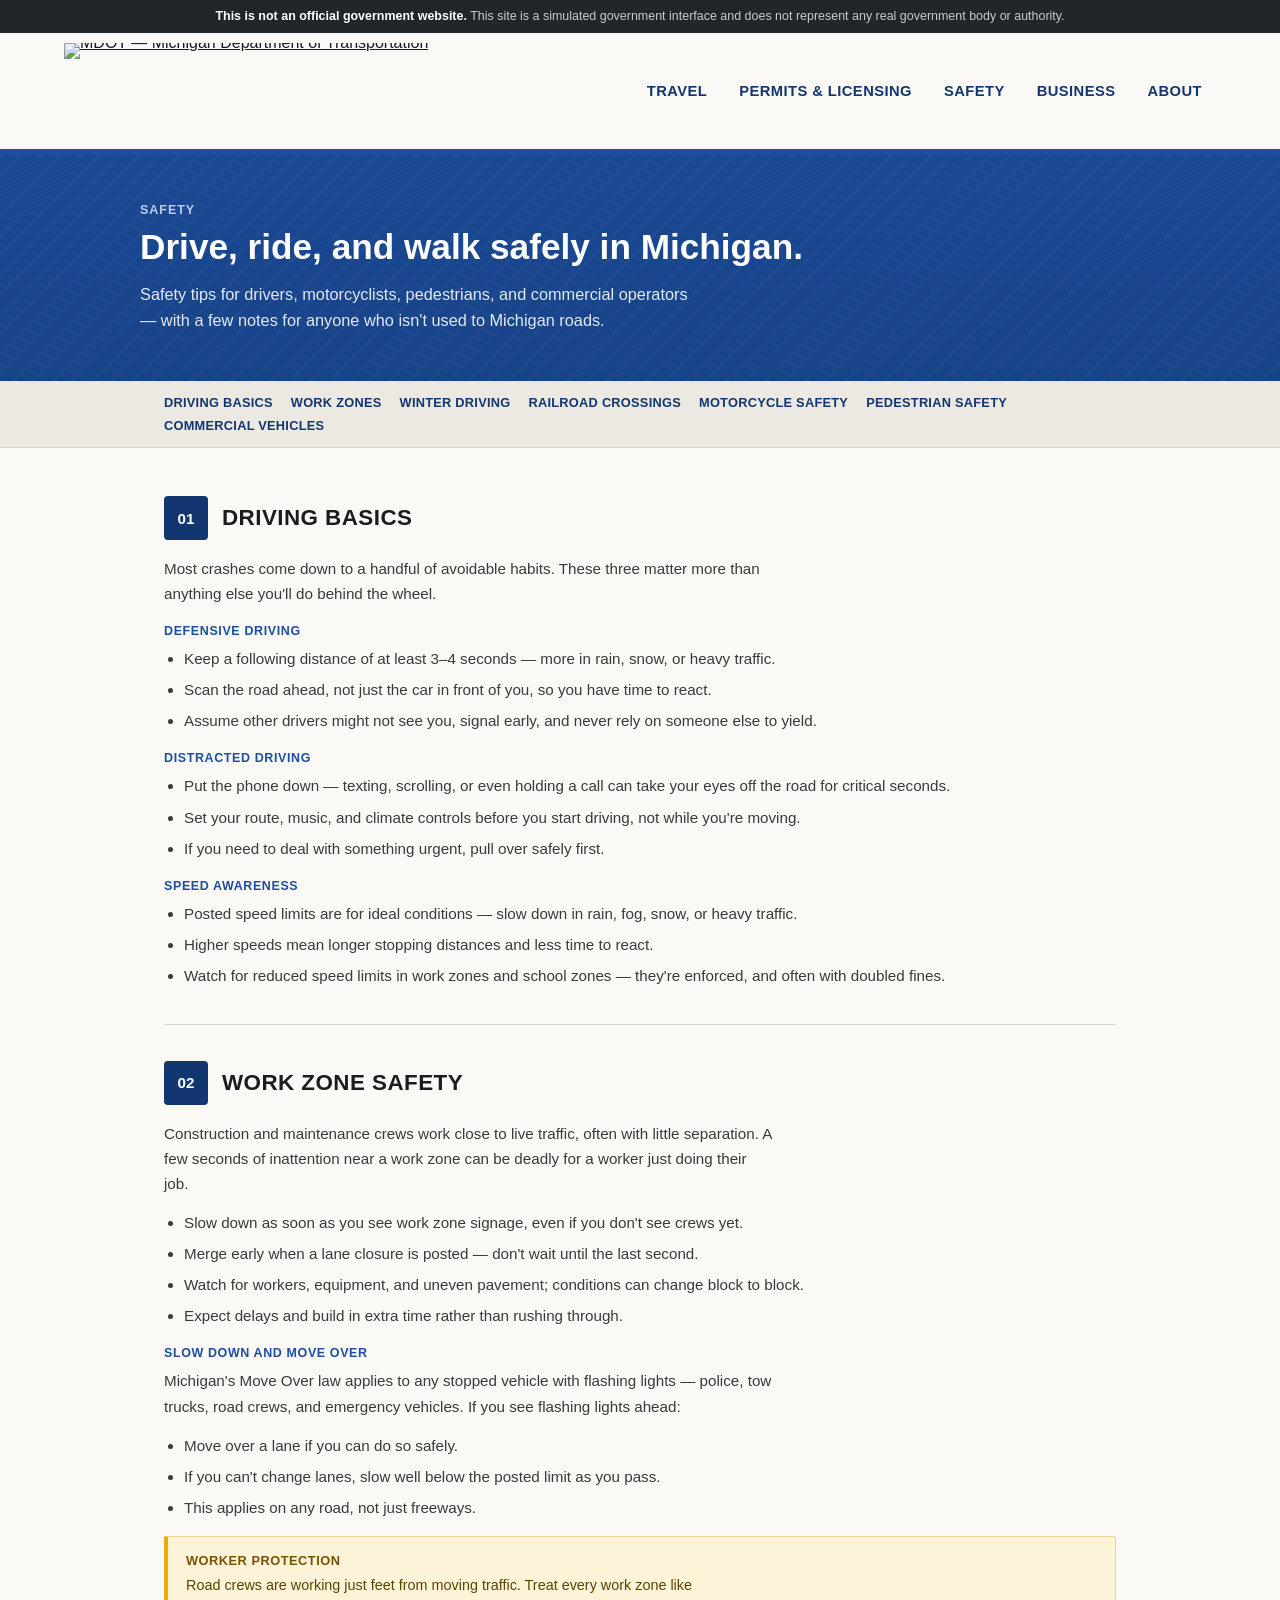
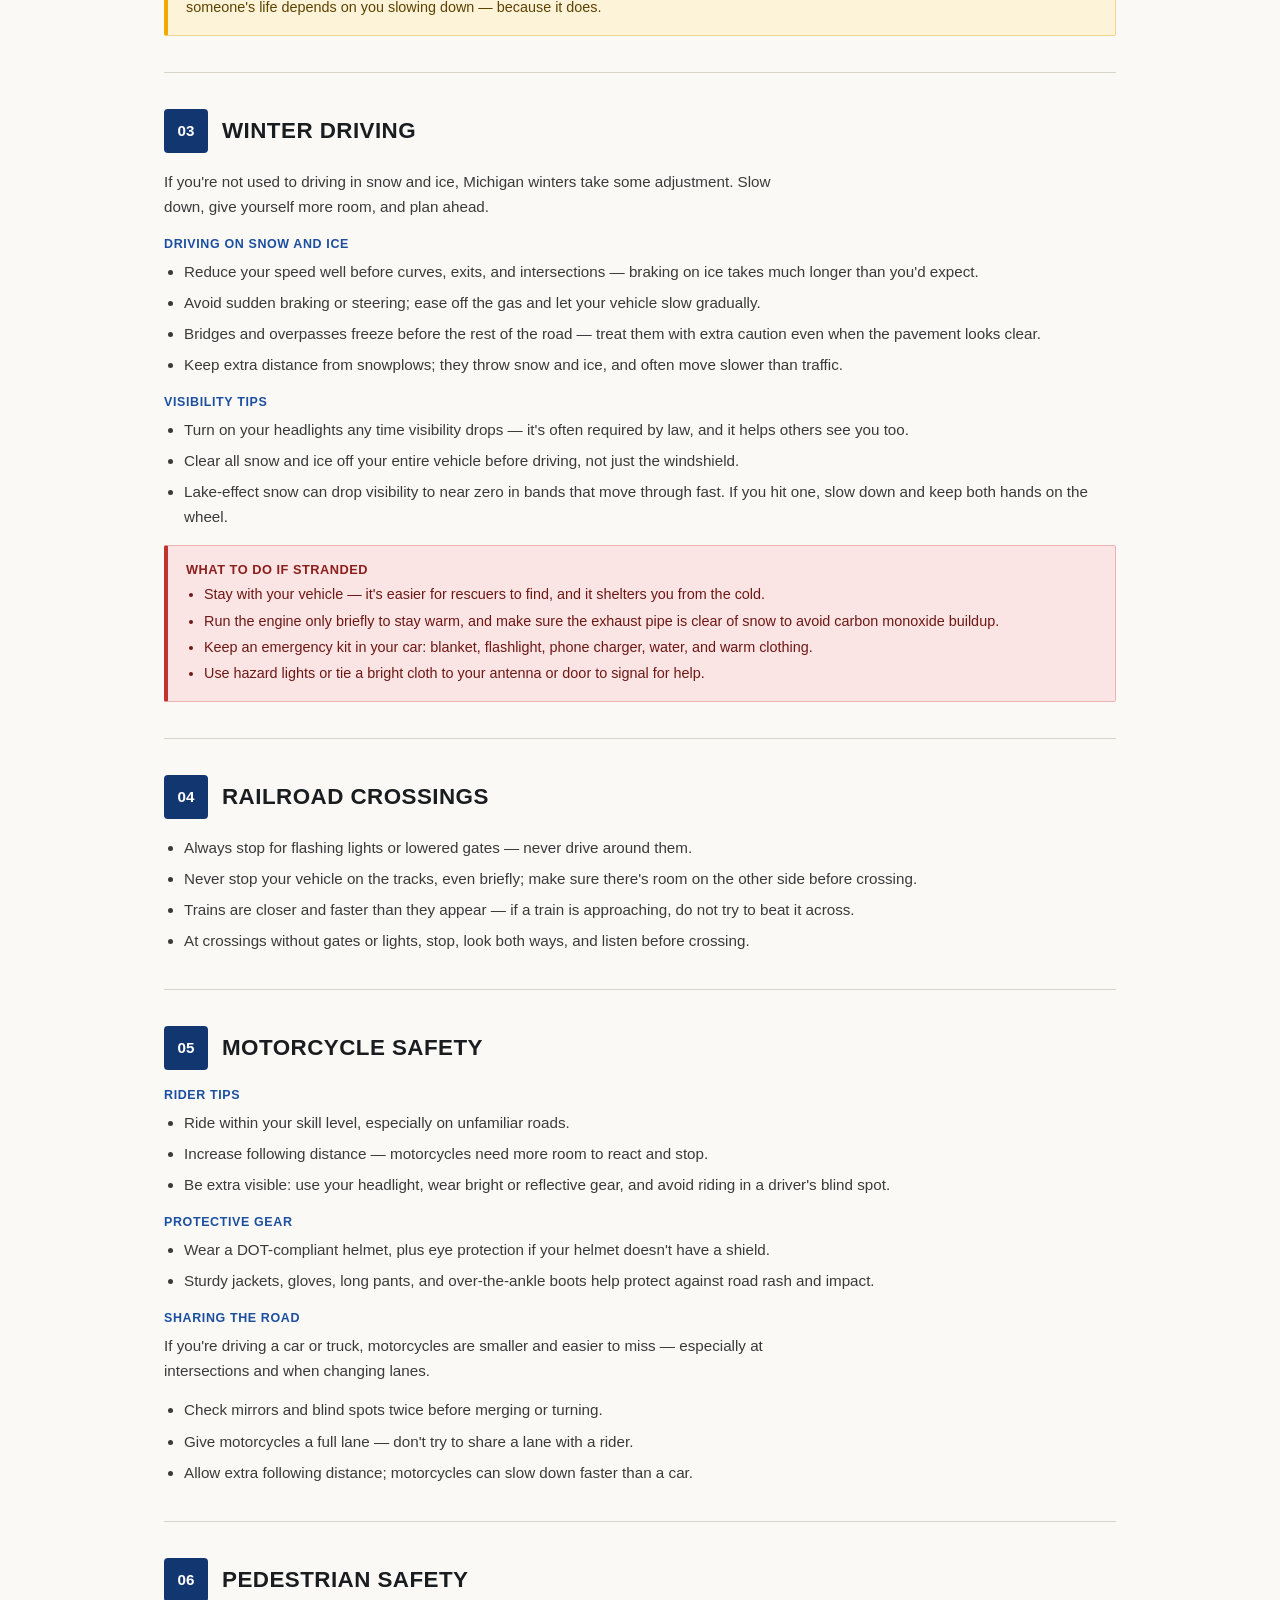
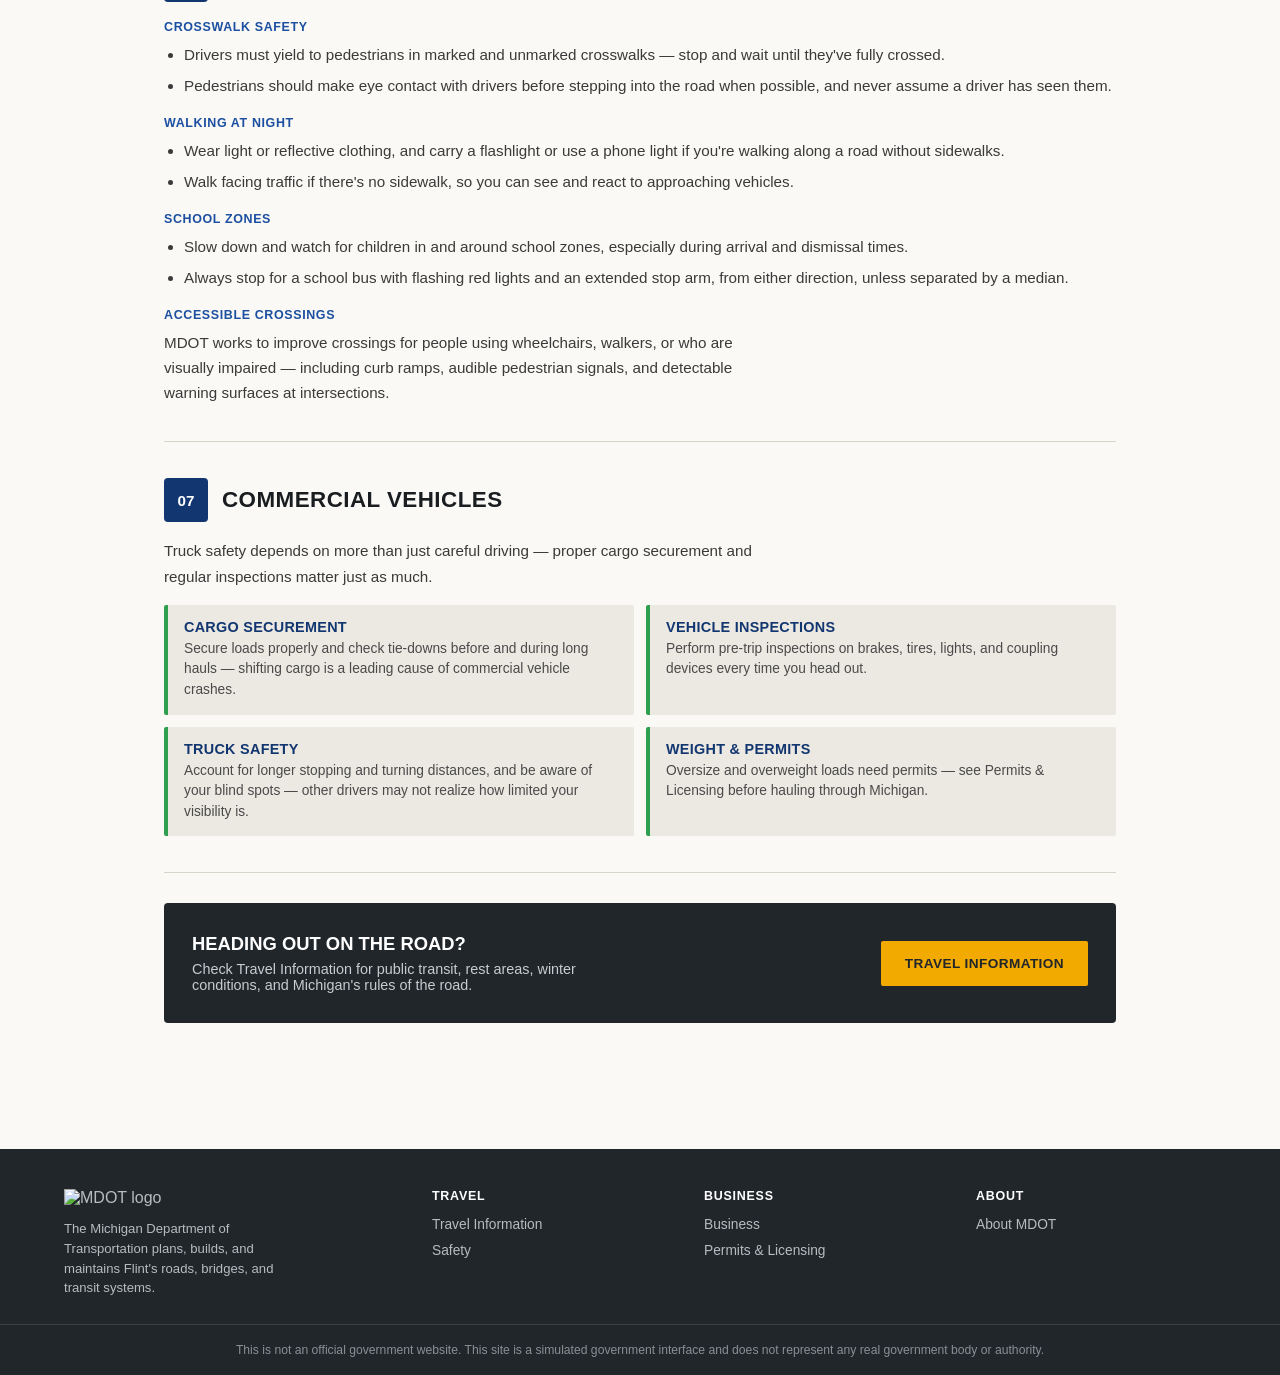
==== about/index.html @ 9d75986b "1" ====
<!DOCTYPE html>
<html lang="en">
<head>
<meta charset="UTF-8">
<meta name="viewport" content="width=device-width, initial-scale=1.0">
<title>Safety | MDOT</title>
<link rel="icon" type="image/png" href="/mdot/images/mdot-favicon.png">
<link rel="stylesheet" href="../shared.css">
<style>
  /* ---------- Page-specific styles (safety only) ---------- */

  .page-hero {
    background: var(--mdot-blue);
    background-image:
      linear-gradient(180deg, rgba(0,0,0,0.08), rgba(0,0,0,0.15)),
      repeating-linear-gradient(135deg, rgba(255,255,255,0.035) 0 2px, transparent 2px 14px);
    color: #fff;
    padding: 48px 24px;
  }
  .page-hero-inner {
    max-width: 1000px;
    margin: 0 auto;
  }
  .eyebrow {
    font-family: var(--font-display);
    font-weight: 700;
    text-transform: uppercase;
    letter-spacing: 0.08em;
    font-size: 0.78rem;
    color: #b9d0ef;
    margin-bottom: 10px;
  }
  .page-hero h1 {
    font-family: var(--font-display);
    font-weight: 700;
    font-size: 2.2rem;
    line-height: 1.12;
    margin-bottom: 14px;
  }
  .page-hero p {
    font-size: 1.02rem;
    line-height: 1.6;
    color: #e2e9f5;
    max-width: 62ch;
  }

  /* Jump nav */
  .jump-nav {
    background: var(--concrete);
    border-bottom: 1px solid var(--line);
  }
  .jump-nav-inner {
    max-width: 1000px;
    margin: 0 auto;
    padding: 14px 24px;
    display: flex;
    flex-wrap: wrap;
    gap: 8px 18px;
  }
  .jump-nav a {
    font-family: var(--font-display);
    font-size: 0.8rem;
    font-weight: 700;
    text-transform: uppercase;
    letter-spacing: 0.02em;
    text-decoration: none;
    color: var(--mdot-blue-dark);
  }
  .jump-nav a:hover { text-decoration: underline; }

  main {
    max-width: 1000px;
    margin: 0 auto;
    padding: 48px 24px 20px;
  }

  .topic {
    padding: 36px 0;
    border-bottom: 1px solid var(--line);
    scroll-margin-top: 20px;
  }
  .topic:first-of-type { padding-top: 0; }
  .topic-head {
    display: flex;
    align-items: center;
    gap: 14px;
    margin-bottom: 16px;
  }
  .topic-badge {
    flex: none;
    width: 44px;
    height: 44px;
    border-radius: 4px;
    background: var(--mdot-blue-dark);
    color: #fff;
    display: flex;
    align-items: center;
    justify-content: center;
    font-family: var(--font-display);
    font-weight: 700;
    font-size: 0.95rem;
  }
  .topic h2 {
    font-family: var(--font-display);
    font-size: 1.4rem;
    text-transform: uppercase;
    letter-spacing: 0.02em;
    color: var(--ink);
  }
  .topic p {
    font-size: 0.95rem;
    line-height: 1.65;
    color: #3a3a3a;
    margin-bottom: 14px;
    max-width: 72ch;
  }
  .topic p:last-child { margin-bottom: 0; }
  .topic ul {
    margin: 0 0 14px 0;
    padding-left: 20px;
    font-size: 0.95rem;
    line-height: 1.65;
    color: #3a3a3a;
  }
  .topic ul:last-child { margin-bottom: 0; }
  .topic li { margin-bottom: 6px; }
  .topic li:last-child { margin-bottom: 0; }
  .topic strong { color: var(--ink); }

  .subhead {
    font-family: var(--font-display);
    font-size: 0.78rem;
    font-weight: 700;
    text-transform: uppercase;
    letter-spacing: 0.05em;
    color: var(--mdot-blue);
    margin: 18px 0 8px;
  }
  .topic .subhead:first-of-type { margin-top: 0; }

  /* Amber callout */
  .callout {
    background: #fdf3d9;
    border: 1px solid #f0d48a;
    border-left: 4px solid var(--amber);
    border-radius: 2px;
    padding: 16px 18px;
    margin-top: 16px;
  }
  .callout h4 {
    font-family: var(--font-display);
    text-transform: uppercase;
    font-size: 0.8rem;
    letter-spacing: 0.04em;
    color: #7a5300;
    margin-bottom: 6px;
  }
  .callout p, .callout ul {
    font-size: 0.9rem;
    color: #5c4300;
    margin: 0;
    line-height: 1.55;
  }
  .callout ul { padding-left: 18px; }
  .callout ul li { margin-bottom: 4px; }

  /* Red callout for urgent / stranded */
  .callout-urgent {
    background: #fbe4e4;
    border: 1px solid #edb3b3;
    border-left: 4px solid #c1332f;
  }
  .callout-urgent h4 { color: #8a1f1c; }
  .callout-urgent p, .callout-urgent ul { color: #6e1815; }

  /* Two-column tip grid */
  .tip-grid {
    display: grid;
    grid-template-columns: repeat(2, 1fr);
    gap: 12px;
    margin-top: 16px;
  }
  .tip-card {
    background: var(--concrete);
    border-left: 4px solid var(--mdot-green);
    border-radius: 2px;
    padding: 14px 16px;
  }
  .tip-card h4 {
    font-family: var(--font-display);
    font-size: 0.9rem;
    text-transform: uppercase;
    letter-spacing: 0.02em;
    color: var(--mdot-blue-dark);
    margin-bottom: 4px;
  }
  .tip-card p {
    font-size: 0.86rem;
    color: #4a4a4a;
    margin: 0;
    line-height: 1.5;
  }

  /* Travel CTA band */
  .travel-cta {
    max-width: 1000px;
    margin: 10px auto 0;
    padding: 0 24px 56px;
  }
  .travel-cta-inner {
    background: var(--asphalt);
    color: #fff;
    border-radius: 4px;
    padding: 30px 28px;
    display: flex;
    align-items: center;
    justify-content: space-between;
    gap: 24px;
    flex-wrap: wrap;
  }
  .travel-cta-inner h3 {
    font-family: var(--font-display);
    text-transform: uppercase;
    font-size: 1.15rem;
    margin-bottom: 6px;
  }
  .travel-cta-inner p {
    font-size: 0.9rem;
    color: #c8ccd0;
    max-width: 50ch;
    margin: 0;
  }

  @media (max-width: 640px) {
    .tip-grid { grid-template-columns: 1fr; }
    .page-hero h1 { font-size: 1.7rem; }
    .travel-cta-inner { flex-direction: column; align-items: flex-start; }
  }
</style>
</head>
<body>

<div data-include="../header.html"></div>

<section class="page-hero">
  <div class="page-hero-inner">
    <div class="eyebrow">Safety</div>
    <h1>Drive, ride, and walk safely in Michigan.</h1>
    <p>Safety tips for drivers, motorcyclists, pedestrians, and commercial operators — with a few notes for anyone who isn't used to Michigan roads.</p>
  </div>
</section>

<nav class="jump-nav" aria-label="Jump to section">
  <div class="jump-nav-inner">
    <a href="#driving-basics">Driving basics</a>
    <a href="#work-zones">Work zones</a>
    <a href="#winter-driving">Winter driving</a>
    <a href="#railroad-crossings">Railroad crossings</a>
    <a href="#motorcycle-safety">Motorcycle safety</a>
    <a href="#pedestrian-safety">Pedestrian safety</a>
    <a href="#commercial-vehicles">Commercial vehicles</a>
  </div>
</nav>

<main>

  <div class="topic" id="driving-basics">
    <div class="topic-head">
      <span class="topic-badge">01</span>
      <h2>Driving basics</h2>
    </div>
    <p>Most crashes come down to a handful of avoidable habits. These three matter more than anything else you'll do behind the wheel.</p>

    <div class="subhead">Defensive driving</div>
    <ul>
      <li>Keep a following distance of at least 3–4 seconds — more in rain, snow, or heavy traffic.</li>
      <li>Scan the road ahead, not just the car in front of you, so you have time to react.</li>
      <li>Assume other drivers might not see you, signal early, and never rely on someone else to yield.</li>
    </ul>

    <div class="subhead">Distracted driving</div>
    <ul>
      <li>Put the phone down — texting, scrolling, or even holding a call can take your eyes off the road for critical seconds.</li>
      <li>Set your route, music, and climate controls before you start driving, not while you're moving.</li>
      <li>If you need to deal with something urgent, pull over safely first.</li>
    </ul>

    <div class="subhead">Speed awareness</div>
    <ul>
      <li>Posted speed limits are for ideal conditions — slow down in rain, fog, snow, or heavy traffic.</li>
      <li>Higher speeds mean longer stopping distances and less time to react.</li>
      <li>Watch for reduced speed limits in work zones and school zones — they're enforced, and often with doubled fines.</li>
    </ul>
  </div>

  <div class="topic" id="work-zones">
    <div class="topic-head">
      <span class="topic-badge">02</span>
      <h2>Work zone safety</h2>
    </div>
    <p>Construction and maintenance crews work close to live traffic, often with little separation. A few seconds of inattention near a work zone can be deadly for a worker just doing their job.</p>
    <ul>
      <li>Slow down as soon as you see work zone signage, even if you don't see crews yet.</li>
      <li>Merge early when a lane closure is posted — don't wait until the last second.</li>
      <li>Watch for workers, equipment, and uneven pavement; conditions can change block to block.</li>
      <li>Expect delays and build in extra time rather than rushing through.</li>
    </ul>

    <div class="subhead">Slow down and move over</div>
    <p>Michigan's Move Over law applies to any stopped vehicle with flashing lights — police, tow trucks, road crews, and emergency vehicles. If you see flashing lights ahead:</p>
    <ul>
      <li>Move over a lane if you can do so safely.</li>
      <li>If you can't change lanes, slow well below the posted limit as you pass.</li>
      <li>This applies on any road, not just freeways.</li>
    </ul>
    <div class="callout">
      <h4>Worker protection</h4>
      <p>Road crews are working just feet from moving traffic. Treat every work zone like someone's life depends on you slowing down — because it does.</p>
    </div>
  </div>

  <div class="topic" id="winter-driving">
    <div class="topic-head">
      <span class="topic-badge">03</span>
      <h2>Winter driving</h2>
    </div>
    <p>If you're not used to driving in snow and ice, Michigan winters take some adjustment. Slow down, give yourself more room, and plan ahead.</p>

    <div class="subhead">Driving on snow and ice</div>
    <ul>
      <li>Reduce your speed well before curves, exits, and intersections — braking on ice takes much longer than you'd expect.</li>
      <li>Avoid sudden braking or steering; ease off the gas and let your vehicle slow gradually.</li>
      <li>Bridges and overpasses freeze before the rest of the road — treat them with extra caution even when the pavement looks clear.</li>
      <li>Keep extra distance from snowplows; they throw snow and ice, and often move slower than traffic.</li>
    </ul>

    <div class="subhead">Visibility tips</div>
    <ul>
      <li>Turn on your headlights any time visibility drops — it's often required by law, and it helps others see you too.</li>
      <li>Clear all snow and ice off your entire vehicle before driving, not just the windshield.</li>
      <li>Lake-effect snow can drop visibility to near zero in bands that move through fast. If you hit one, slow down and keep both hands on the wheel.</li>
    </ul>

    <div class="callout callout-urgent">
      <h4>What to do if stranded</h4>
      <ul>
        <li>Stay with your vehicle — it's easier for rescuers to find, and it shelters you from the cold.</li>
        <li>Run the engine only briefly to stay warm, and make sure the exhaust pipe is clear of snow to avoid carbon monoxide buildup.</li>
        <li>Keep an emergency kit in your car: blanket, flashlight, phone charger, water, and warm clothing.</li>
        <li>Use hazard lights or tie a bright cloth to your antenna or door to signal for help.</li>
      </ul>
    </div>
  </div>

  <div class="topic" id="railroad-crossings">
    <div class="topic-head">
      <span class="topic-badge">04</span>
      <h2>Railroad crossings</h2>
    </div>
    <ul>
      <li>Always stop for flashing lights or lowered gates — never drive around them.</li>
      <li>Never stop your vehicle on the tracks, even briefly; make sure there's room on the other side before crossing.</li>
      <li>Trains are closer and faster than they appear — if a train is approaching, do not try to beat it across.</li>
      <li>At crossings without gates or lights, stop, look both ways, and listen before crossing.</li>
    </ul>
  </div>

  <div class="topic" id="motorcycle-safety">
    <div class="topic-head">
      <span class="topic-badge">05</span>
      <h2>Motorcycle safety</h2>
    </div>

    <div class="subhead">Rider tips</div>
    <ul>
      <li>Ride within your skill level, especially on unfamiliar roads.</li>
      <li>Increase following distance — motorcycles need more room to react and stop.</li>
      <li>Be extra visible: use your headlight, wear bright or reflective gear, and avoid riding in a driver's blind spot.</li>
    </ul>

    <div class="subhead">Protective gear</div>
    <ul>
      <li>Wear a DOT-compliant helmet, plus eye protection if your helmet doesn't have a shield.</li>
      <li>Sturdy jackets, gloves, long pants, and over-the-ankle boots help protect against road rash and impact.</li>
    </ul>

    <div class="subhead">Sharing the road</div>
    <p>If you're driving a car or truck, motorcycles are smaller and easier to miss — especially at intersections and when changing lanes.</p>
    <ul>
      <li>Check mirrors and blind spots twice before merging or turning.</li>
      <li>Give motorcycles a full lane — don't try to share a lane with a rider.</li>
      <li>Allow extra following distance; motorcycles can slow down faster than a car.</li>
    </ul>
  </div>

  <div class="topic" id="pedestrian-safety">
    <div class="topic-head">
      <span class="topic-badge">06</span>
      <h2>Pedestrian safety</h2>
    </div>

    <div class="subhead">Crosswalk safety</div>
    <ul>
      <li>Drivers must yield to pedestrians in marked and unmarked crosswalks — stop and wait until they've fully crossed.</li>
      <li>Pedestrians should make eye contact with drivers before stepping into the road when possible, and never assume a driver has seen them.</li>
    </ul>

    <div class="subhead">Walking at night</div>
    <ul>
      <li>Wear light or reflective clothing, and carry a flashlight or use a phone light if you're walking along a road without sidewalks.</li>
      <li>Walk facing traffic if there's no sidewalk, so you can see and react to approaching vehicles.</li>
    </ul>

    <div class="subhead">School zones</div>
    <ul>
      <li>Slow down and watch for children in and around school zones, especially during arrival and dismissal times.</li>
      <li>Always stop for a school bus with flashing red lights and an extended stop arm, from either direction, unless separated by a median.</li>
    </ul>

    <div class="subhead">Accessible crossings</div>
    <p>MDOT works to improve crossings for people using wheelchairs, walkers, or who are visually impaired — including curb ramps, audible pedestrian signals, and detectable warning surfaces at intersections.</p>
  </div>

  <div class="topic" id="commercial-vehicles">
    <div class="topic-head">
      <span class="topic-badge">07</span>
      <h2>Commercial vehicles</h2>
    </div>
    <p>Truck safety depends on more than just careful driving — proper cargo securement and regular inspections matter just as much.</p>

    <div class="tip-grid">
      <div class="tip-card">
        <h4>Cargo securement</h4>
        <p>Secure loads properly and check tie-downs before and during long hauls — shifting cargo is a leading cause of commercial vehicle crashes.</p>
      </div>
      <div class="tip-card">
        <h4>Vehicle inspections</h4>
        <p>Perform pre-trip inspections on brakes, tires, lights, and coupling devices every time you head out.</p>
      </div>
      <div class="tip-card">
        <h4>Truck safety</h4>
        <p>Account for longer stopping and turning distances, and be aware of your blind spots — other drivers may not realize how limited your visibility is.</p>
      </div>
      <div class="tip-card">
        <h4>Weight &amp; permits</h4>
        <p>Oversize and overweight loads need permits — see Permits &amp; Licensing before hauling through Michigan.</p>
      </div>
    </div>
  </div>

</main>

<section class="travel-cta">
  <div class="travel-cta-inner">
    <div>
      <h3>Heading out on the road?</h3>
      <p>Check Travel Information for public transit, rest areas, winter conditions, and Michigan's rules of the road.</p>
    </div>
    <a href="https://migovt.org/mdot/travel-info/" class="btn btn-primary">Travel Information</a>
  </div>
</section>

<div data-include="../footer.html"></div>

<script src="../includes.js"></script>
</body>
</html>
---- shared.css ----
/* ============================================================
   MDOT (simulated) — shared.css
   Design tokens + shared layout used across every page.
   ============================================================ */

:root {
  --mdot-blue: #1c4fa0;
  --mdot-blue-dark: #123670;
  --mdot-green: #2e9e4f;
  --asphalt: #21262b;
  --asphalt-2: #2c333a;
  --concrete: #ece9e2;
  --paper: #faf9f6;
  --amber: #f2a900;
  --ink: #1a1d20;
  --line: #d8d4c9;
  --font-display: "Roboto Condensed", "Arial Narrow", Arial, sans-serif;
  --font-body: Arial, Helvetica, sans-serif;
}

* { box-sizing: border-box; margin: 0; padding: 0; }

html { scroll-behavior: smooth; }

body {
  font-family: var(--font-body);
  color: var(--ink);
  background: var(--paper);
  -webkit-font-smoothing: antialiased;
}

a { color: inherit; }

:focus-visible {
  outline: 3px solid var(--amber);
  outline-offset: 2px;
}

@media (prefers-reduced-motion: reduce) {
  html { scroll-behavior: auto; }
  * { transition: none !important; }
}

/* ---------- Disclaimer bar ---------- */
.disclaimer-bar {
  background: var(--asphalt);
  color: #c8ccd0;
  font-size: 0.78rem;
}
.disclaimer-bar .inner {
  max-width: 1200px;
  margin: 0 auto;
  padding: 8px 24px;
  text-align: center;
  line-height: 1.4;
}
.disclaimer-bar strong { color: #fff; }

/* ---------- Header ---------- */
header.site-header {
  background: var(--paper);
  border-bottom: 6px solid var(--mdot-blue);
}
.header-inner {
  max-width: 1200px;
  margin: 0 auto;
  padding: 10px 24px;
  display: flex;
  align-items: center;
  justify-content: space-between;
  gap: 24px;
}
.logo-link {
  display: block;
  line-height: 0;
}
.logo-link img {
  height: 96px;
  width: auto;
  display: block;
}
nav.site-nav ul {
  display: flex;
  list-style: none;
  gap: 4px;
  flex-wrap: wrap;
}
nav.site-nav a {
  display: block;
  text-decoration: none;
  color: var(--mdot-blue-dark);
  font-family: var(--font-display);
  font-weight: 700;
  font-size: 0.92rem;
  letter-spacing: 0.03em;
  text-transform: uppercase;
  padding: 10px 14px;
  border-radius: 2px;
}
nav.site-nav a:hover { background: var(--concrete); }

/* ---------- Buttons ---------- */
.btn {
  display: inline-block;
  font-family: var(--font-display);
  font-weight: 700;
  text-transform: uppercase;
  letter-spacing: 0.03em;
  font-size: 0.85rem;
  text-decoration: none;
  padding: 13px 22px;
  border-radius: 2px;
  border: 2px solid transparent;
}
.btn-primary { background: var(--amber); color: var(--asphalt); }
.btn-primary:hover { background: #ffb81c; }
.btn-ghost { border-color: rgba(255,255,255,0.55); color: #fff; }
.btn-ghost:hover { border-color: #fff; background: rgba(255,255,255,0.08); }

/* ---------- Section heads ---------- */
.section-head {
  display: flex;
  align-items: baseline;
  justify-content: space-between;
  border-bottom: 3px solid var(--ink);
  padding-bottom: 12px;
  margin-bottom: 28px;
}
.section-head h2 {
  font-family: var(--font-display);
  font-size: 1.5rem;
  text-transform: uppercase;
  letter-spacing: 0.02em;
}
.section-head span {
  font-size: 0.85rem;
  color: #555;
}

/* ---------- Footer ---------- */
footer.site-footer {
  margin-top: 70px;
  background: var(--asphalt);
  color: #b8bcc0;
}
.footer-inner {
  max-width: 1200px;
  margin: 0 auto;
  padding: 40px 24px 26px;
  display: grid;
  grid-template-columns: 1.4fr 1fr 1fr 1fr;
  gap: 32px;
}
.footer-inner img { height: 40px; margin-bottom: 12px; }
.footer-inner p { font-size: 0.82rem; line-height: 1.5; max-width: 32ch; }
footer h5 {
  font-family: var(--font-display);
  text-transform: uppercase;
  font-size: 0.78rem;
  letter-spacing: 0.06em;
  color: #fff;
  margin-bottom: 12px;
}
footer ul { list-style: none; }
footer li { margin-bottom: 8px; }
footer a { text-decoration: none; color: #b8bcc0; font-size: 0.86rem; }
footer a:hover { color: #fff; }
.footer-bottom {
  border-top: 1px solid rgba(255,255,255,0.12);
  text-align: center;
  font-size: 0.76rem;
  padding: 16px 24px;
  color: #8a8f94;
  line-height: 1.5;
}

@media (max-width: 900px) {
  .footer-inner { grid-template-columns: 1fr 1fr; }
}
@media (max-width: 560px) {
  nav.site-nav ul { gap: 0; }
  .header-inner { flex-direction: column; align-items: flex-start; }
  .footer-inner { grid-template-columns: 1fr; }
  .logo-link img { height: 72px; }
}
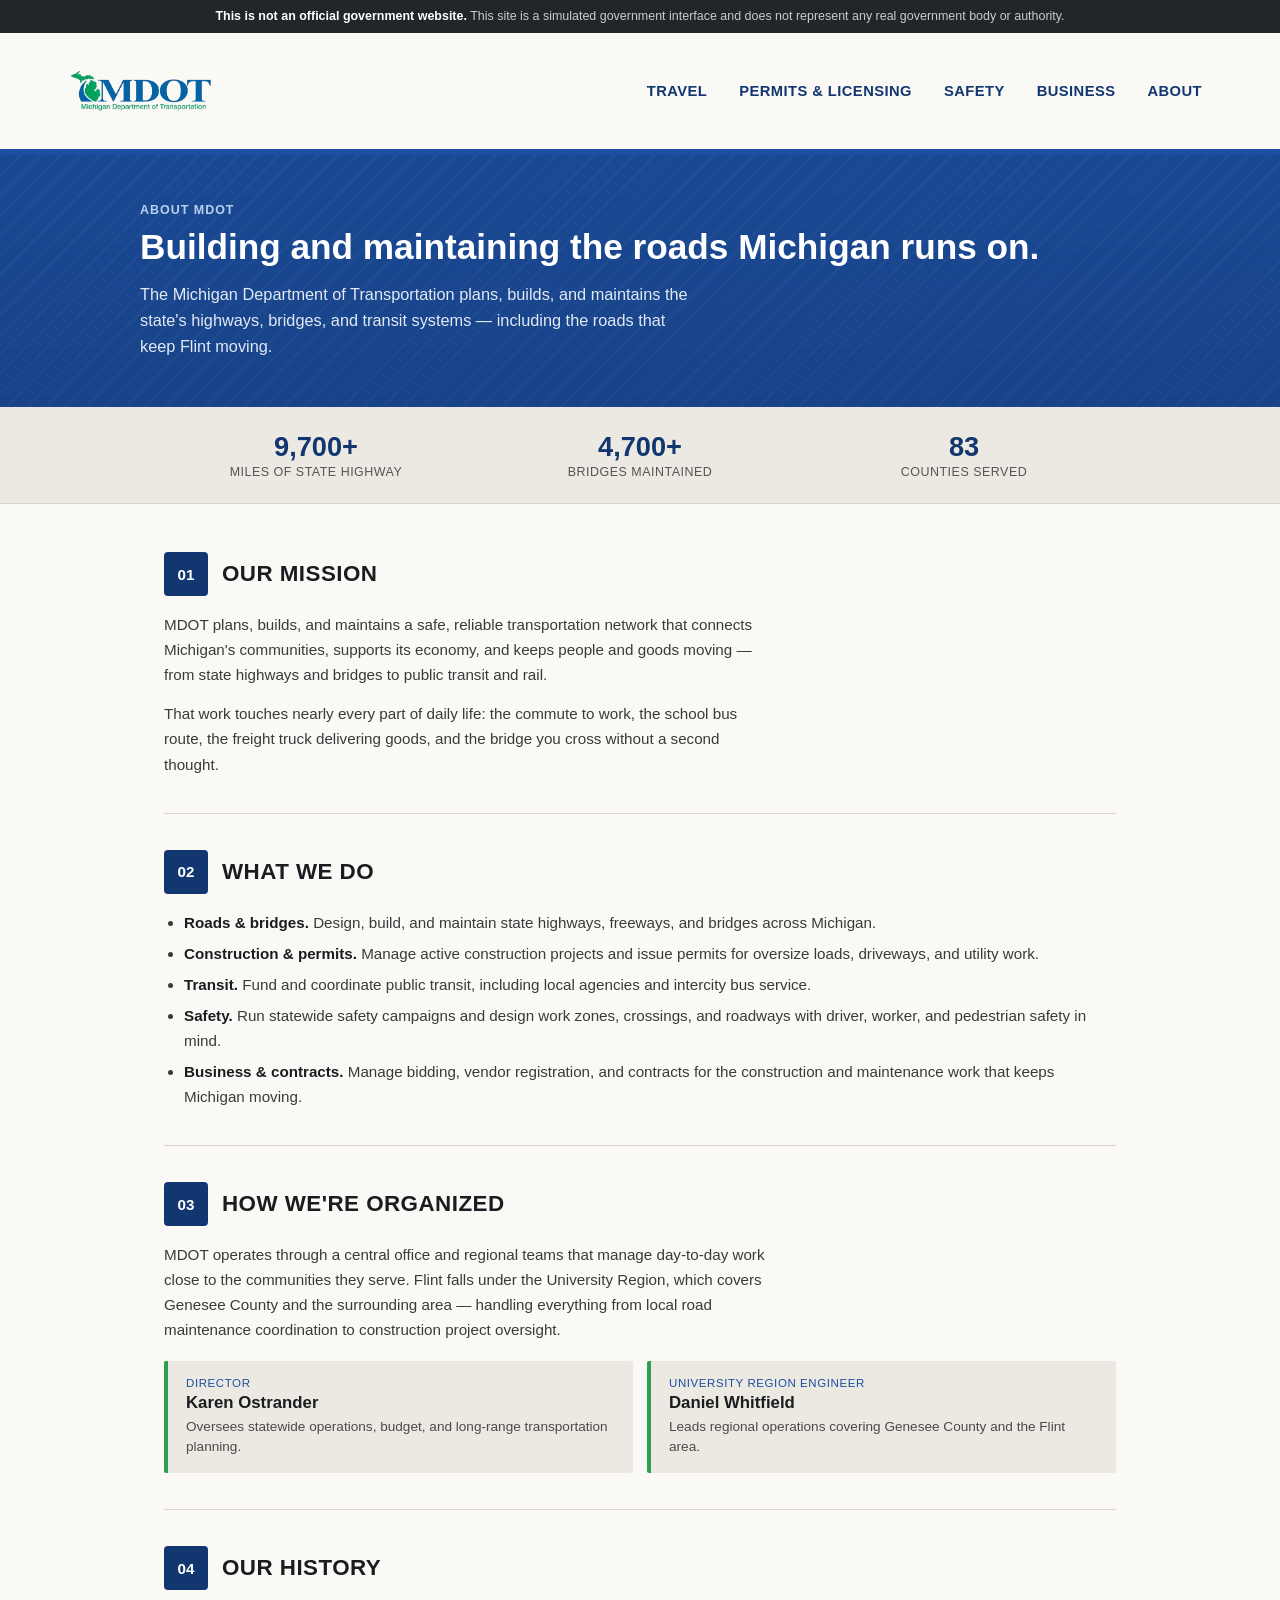
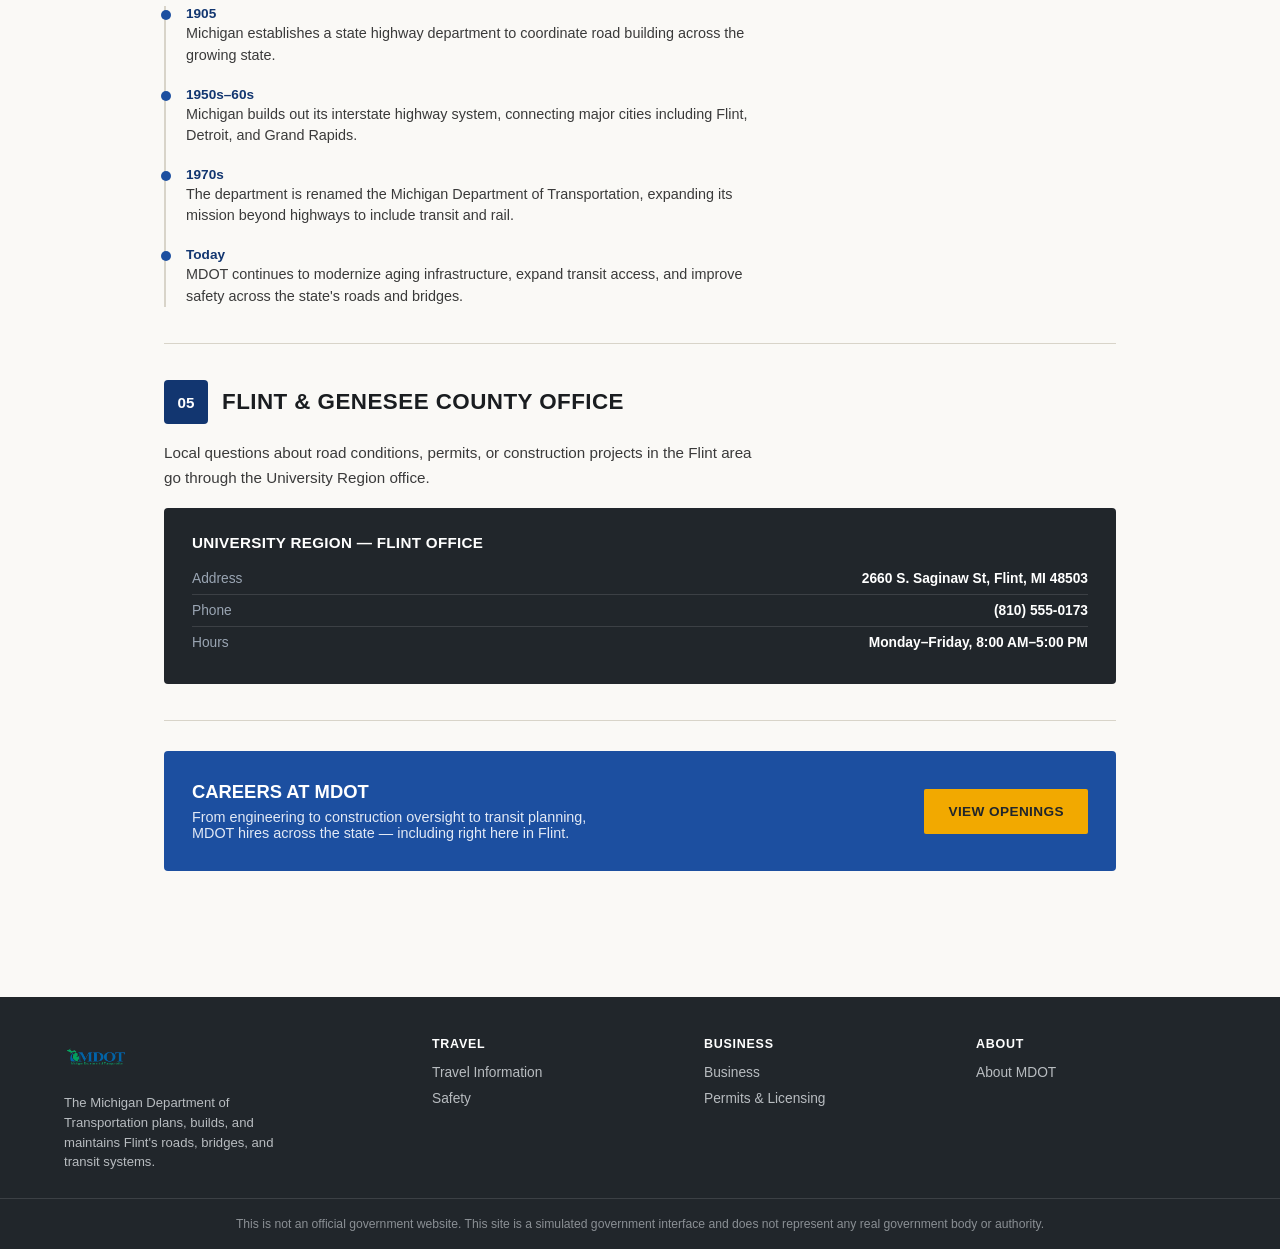
==== commit 5ad5b39b: "1" ====
--- a/about/index.html
+++ b/about/index.html
@@ -3,11 +3,11 @@
 <head>
 <meta charset="UTF-8">
 <meta name="viewport" content="width=device-width, initial-scale=1.0">
-<title>Safety | MDOT</title>
+<title>About | MDOT</title>
 <link rel="icon" type="image/png" href="/mdot/images/mdot-favicon.png">
 <link rel="stylesheet" href="../shared.css">
 <style>
-  /* ---------- Page-specific styles (safety only) ---------- */
+  /* ---------- Page-specific styles (about only) ---------- */
 
   .page-hero {
     background: var(--mdot-blue);
@@ -44,29 +44,35 @@
     max-width: 62ch;
   }
 
-  /* Jump nav */
-  .jump-nav {
+  /* Stat band */
+  .stat-band {
     background: var(--concrete);
     border-bottom: 1px solid var(--line);
   }
-  .jump-nav-inner {
+  .stat-band-inner {
     max-width: 1000px;
     margin: 0 auto;
-    padding: 14px 24px;
-    display: flex;
-    flex-wrap: wrap;
-    gap: 8px 18px;
-  }
-  .jump-nav a {
-    font-family: var(--font-display);
-    font-size: 0.8rem;
-    font-weight: 700;
-    text-transform: uppercase;
-    letter-spacing: 0.02em;
-    text-decoration: none;
+    padding: 24px;
+    display: grid;
+    grid-template-columns: repeat(3, 1fr);
+    gap: 20px;
+  }
+  .stat {
+    text-align: center;
+  }
+  .stat .num {
+    font-family: var(--font-display);
+    font-weight: 700;
+    font-size: 1.7rem;
     color: var(--mdot-blue-dark);
   }
-  .jump-nav a:hover { text-decoration: underline; }
+  .stat .lbl {
+    font-size: 0.78rem;
+    text-transform: uppercase;
+    letter-spacing: 0.04em;
+    color: #555;
+    margin-top: 2px;
+  }
 
   main {
     max-width: 1000px;
@@ -77,7 +83,6 @@
   .topic {
     padding: 36px 0;
     border-bottom: 1px solid var(--line);
-    scroll-margin-top: 20px;
   }
   .topic:first-of-type { padding-top: 0; }
   .topic-head {
@@ -127,88 +132,111 @@
   .topic li:last-child { margin-bottom: 0; }
   .topic strong { color: var(--ink); }
 
-  .subhead {
-    font-family: var(--font-display);
-    font-size: 0.78rem;
-    font-weight: 700;
-    text-transform: uppercase;
-    letter-spacing: 0.05em;
-    color: var(--mdot-blue);
-    margin: 18px 0 8px;
-  }
-  .topic .subhead:first-of-type { margin-top: 0; }
-
-  /* Amber callout */
-  .callout {
-    background: #fdf3d9;
-    border: 1px solid #f0d48a;
-    border-left: 4px solid var(--amber);
-    border-radius: 2px;
-    padding: 16px 18px;
-    margin-top: 16px;
-  }
-  .callout h4 {
-    font-family: var(--font-display);
-    text-transform: uppercase;
-    font-size: 0.8rem;
-    letter-spacing: 0.04em;
-    color: #7a5300;
-    margin-bottom: 6px;
-  }
-  .callout p, .callout ul {
-    font-size: 0.9rem;
-    color: #5c4300;
-    margin: 0;
-    line-height: 1.55;
-  }
-  .callout ul { padding-left: 18px; }
-  .callout ul li { margin-bottom: 4px; }
-
-  /* Red callout for urgent / stranded */
-  .callout-urgent {
-    background: #fbe4e4;
-    border: 1px solid #edb3b3;
-    border-left: 4px solid #c1332f;
-  }
-  .callout-urgent h4 { color: #8a1f1c; }
-  .callout-urgent p, .callout-urgent ul { color: #6e1815; }
-
-  /* Two-column tip grid */
-  .tip-grid {
+  /* Leadership cards */
+  .people-grid {
     display: grid;
     grid-template-columns: repeat(2, 1fr);
-    gap: 12px;
-    margin-top: 16px;
-  }
-  .tip-card {
+    gap: 14px;
+    margin-top: 18px;
+  }
+  .person-card {
     background: var(--concrete);
     border-left: 4px solid var(--mdot-green);
     border-radius: 2px;
-    padding: 14px 16px;
-  }
-  .tip-card h4 {
-    font-family: var(--font-display);
-    font-size: 0.9rem;
-    text-transform: uppercase;
-    letter-spacing: 0.02em;
-    color: var(--mdot-blue-dark);
+    padding: 16px 18px;
+  }
+  .person-card .role {
+    font-family: var(--font-display);
+    font-size: 0.72rem;
+    text-transform: uppercase;
+    letter-spacing: 0.05em;
+    color: var(--mdot-blue);
     margin-bottom: 4px;
   }
-  .tip-card p {
-    font-size: 0.86rem;
+  .person-card .name {
+    font-family: var(--font-display);
+    font-size: 1.05rem;
+    font-weight: 700;
+    color: var(--ink);
+    margin-bottom: 4px;
+  }
+  .person-card p {
+    font-size: 0.85rem;
     color: #4a4a4a;
     margin: 0;
     line-height: 1.5;
   }
 
-  /* Travel CTA band */
-  .travel-cta {
+  /* Timeline */
+  .timeline {
+    margin-top: 16px;
+    border-left: 2px solid var(--line);
+    padding-left: 20px;
+  }
+  .timeline-item {
+    position: relative;
+    padding-bottom: 20px;
+  }
+  .timeline-item:last-child { padding-bottom: 0; }
+  .timeline-item::before {
+    content: "";
+    position: absolute;
+    left: -25px;
+    top: 4px;
+    width: 10px;
+    height: 10px;
+    border-radius: 50%;
+    background: var(--mdot-blue);
+  }
+  .timeline-year {
+    font-family: var(--font-display);
+    font-weight: 700;
+    font-size: 0.85rem;
+    color: var(--mdot-blue-dark);
+    margin-bottom: 2px;
+  }
+  .timeline-item p {
+    font-size: 0.9rem;
+    color: #3a3a3a;
+    margin: 0;
+    line-height: 1.5;
+  }
+
+  /* Contact / office box */
+  .office-box {
+    background: var(--asphalt);
+    color: #fff;
+    border-radius: 4px;
+    padding: 26px 28px;
+    margin-top: 18px;
+  }
+  .office-box h4 {
+    font-family: var(--font-display);
+    text-transform: uppercase;
+    font-size: 0.95rem;
+    letter-spacing: 0.02em;
+    margin-bottom: 12px;
+  }
+  .office-row {
+    display: flex;
+    justify-content: space-between;
+    gap: 12px;
+    padding: 8px 0;
+    border-bottom: 1px solid rgba(255,255,255,0.12);
+    font-size: 0.86rem;
+  }
+  .office-row:last-of-type { border-bottom: none; }
+  .office-row span:first-child { color: #9aa5b3; }
+  .office-row span:last-child { color: #fff; font-weight: 600; text-align: right; }
+
+  /* Careers CTA band */
+  .careers-cta {
     max-width: 1000px;
     margin: 10px auto 0;
     padding: 0 24px 56px;
   }
-  .travel-cta-inner {
-    background: var(--asphalt);
+  .careers-cta-inner {
+    background: var(--mdot-blue);
     color: #fff;
     border-radius: 4px;
     padding: 30px 28px;
@@ -218,23 +246,26 @@
     gap: 24px;
     flex-wrap: wrap;
   }
-  .travel-cta-inner h3 {
+  .careers-cta-inner h3 {
     font-family: var(--font-display);
     text-transform: uppercase;
     font-size: 1.15rem;
     margin-bottom: 6px;
   }
-  .travel-cta-inner p {
+  .careers-cta-inner p {
     font-size: 0.9rem;
-    color: #c8ccd0;
+    color: #e2e9f5;
     max-width: 50ch;
     margin: 0;
   }
 
   @media (max-width: 640px) {
-    .tip-grid { grid-template-columns: 1fr; }
+    .stat-band-inner { grid-template-columns: 1fr; gap: 14px; }
+    .people-grid { grid-template-columns: 1fr; }
     .page-hero h1 { font-size: 1.7rem; }
-    .travel-cta-inner { flex-direction: column; align-items: flex-start; }
+    .careers-cta-inner { flex-direction: column; align-items: flex-start; }
+    .office-row { flex-direction: column; gap: 2px; }
+    .office-row span:last-child { text-align: left; }
   }
 </style>
 </head>
@@ -244,219 +275,123 @@
 
 <section class="page-hero">
   <div class="page-hero-inner">
-    <div class="eyebrow">Safety</div>
-    <h1>Drive, ride, and walk safely in Michigan.</h1>
-    <p>Safety tips for drivers, motorcyclists, pedestrians, and commercial operators — with a few notes for anyone who isn't used to Michigan roads.</p>
+    <div class="eyebrow">About MDOT</div>
+    <h1>Building and maintaining the roads Michigan runs on.</h1>
+    <p>The Michigan Department of Transportation plans, builds, and maintains the state's highways, bridges, and transit systems — including the roads that keep Flint moving.</p>
   </div>
 </section>
 
-<nav class="jump-nav" aria-label="Jump to section">
-  <div class="jump-nav-inner">
-    <a href="#driving-basics">Driving basics</a>
-    <a href="#work-zones">Work zones</a>
-    <a href="#winter-driving">Winter driving</a>
-    <a href="#railroad-crossings">Railroad crossings</a>
-    <a href="#motorcycle-safety">Motorcycle safety</a>
-    <a href="#pedestrian-safety">Pedestrian safety</a>
-    <a href="#commercial-vehicles">Commercial vehicles</a>
-  </div>
-</nav>
+<div class="stat-band">
+  <div class="stat-band-inner">
+    <div class="stat">
+      <div class="num">9,700+</div>
+      <div class="lbl">Miles of state highway</div>
+    </div>
+    <div class="stat">
+      <div class="num">4,700+</div>
+      <div class="lbl">Bridges maintained</div>
+    </div>
+    <div class="stat">
+      <div class="num">83</div>
+      <div class="lbl">Counties served</div>
+    </div>
+  </div>
+</div>
 
 <main>
 
-  <div class="topic" id="driving-basics">
+  <div class="topic">
     <div class="topic-head">
       <span class="topic-badge">01</span>
-      <h2>Driving basics</h2>
-    </div>
-    <p>Most crashes come down to a handful of avoidable habits. These three matter more than anything else you'll do behind the wheel.</p>
-
-    <div class="subhead">Defensive driving</div>
-    <ul>
-      <li>Keep a following distance of at least 3–4 seconds — more in rain, snow, or heavy traffic.</li>
-      <li>Scan the road ahead, not just the car in front of you, so you have time to react.</li>
-      <li>Assume other drivers might not see you, signal early, and never rely on someone else to yield.</li>
-    </ul>
-
-    <div class="subhead">Distracted driving</div>
-    <ul>
-      <li>Put the phone down — texting, scrolling, or even holding a call can take your eyes off the road for critical seconds.</li>
-      <li>Set your route, music, and climate controls before you start driving, not while you're moving.</li>
-      <li>If you need to deal with something urgent, pull over safely first.</li>
-    </ul>
-
-    <div class="subhead">Speed awareness</div>
-    <ul>
-      <li>Posted speed limits are for ideal conditions — slow down in rain, fog, snow, or heavy traffic.</li>
-      <li>Higher speeds mean longer stopping distances and less time to react.</li>
-      <li>Watch for reduced speed limits in work zones and school zones — they're enforced, and often with doubled fines.</li>
-    </ul>
-  </div>
-
-  <div class="topic" id="work-zones">
+      <h2>Our mission</h2>
+    </div>
+    <p>MDOT plans, builds, and maintains a safe, reliable transportation network that connects Michigan's communities, supports its economy, and keeps people and goods moving — from state highways and bridges to public transit and rail.</p>
+    <p>That work touches nearly every part of daily life: the commute to work, the school bus route, the freight truck delivering goods, and the bridge you cross without a second thought.</p>
+  </div>
+
+  <div class="topic">
     <div class="topic-head">
       <span class="topic-badge">02</span>
-      <h2>Work zone safety</h2>
-    </div>
-    <p>Construction and maintenance crews work close to live traffic, often with little separation. A few seconds of inattention near a work zone can be deadly for a worker just doing their job.</p>
+      <h2>What we do</h2>
+    </div>
     <ul>
-      <li>Slow down as soon as you see work zone signage, even if you don't see crews yet.</li>
-      <li>Merge early when a lane closure is posted — don't wait until the last second.</li>
-      <li>Watch for workers, equipment, and uneven pavement; conditions can change block to block.</li>
-      <li>Expect delays and build in extra time rather than rushing through.</li>
+      <li><strong>Roads &amp; bridges.</strong> Design, build, and maintain state highways, freeways, and bridges across Michigan.</li>
+      <li><strong>Construction &amp; permits.</strong> Manage active construction projects and issue permits for oversize loads, driveways, and utility work.</li>
+      <li><strong>Transit.</strong> Fund and coordinate public transit, including local agencies and intercity bus service.</li>
+      <li><strong>Safety.</strong> Run statewide safety campaigns and design work zones, crossings, and roadways with driver, worker, and pedestrian safety in mind.</li>
+      <li><strong>Business &amp; contracts.</strong> Manage bidding, vendor registration, and contracts for the construction and maintenance work that keeps Michigan moving.</li>
     </ul>
-
-    <div class="subhead">Slow down and move over</div>
-    <p>Michigan's Move Over law applies to any stopped vehicle with flashing lights — police, tow trucks, road crews, and emergency vehicles. If you see flashing lights ahead:</p>
-    <ul>
-      <li>Move over a lane if you can do so safely.</li>
-      <li>If you can't change lanes, slow well below the posted limit as you pass.</li>
-      <li>This applies on any road, not just freeways.</li>
-    </ul>
-    <div class="callout">
-      <h4>Worker protection</h4>
-      <p>Road crews are working just feet from moving traffic. Treat every work zone like someone's life depends on you slowing down — because it does.</p>
-    </div>
-  </div>
-
-  <div class="topic" id="winter-driving">
+  </div>
+
+  <div class="topic">
     <div class="topic-head">
       <span class="topic-badge">03</span>
-      <h2>Winter driving</h2>
-    </div>
-    <p>If you're not used to driving in snow and ice, Michigan winters take some adjustment. Slow down, give yourself more room, and plan ahead.</p>
-
-    <div class="subhead">Driving on snow and ice</div>
-    <ul>
-      <li>Reduce your speed well before curves, exits, and intersections — braking on ice takes much longer than you'd expect.</li>
-      <li>Avoid sudden braking or steering; ease off the gas and let your vehicle slow gradually.</li>
-      <li>Bridges and overpasses freeze before the rest of the road — treat them with extra caution even when the pavement looks clear.</li>
-      <li>Keep extra distance from snowplows; they throw snow and ice, and often move slower than traffic.</li>
-    </ul>
-
-    <div class="subhead">Visibility tips</div>
-    <ul>
-      <li>Turn on your headlights any time visibility drops — it's often required by law, and it helps others see you too.</li>
-      <li>Clear all snow and ice off your entire vehicle before driving, not just the windshield.</li>
-      <li>Lake-effect snow can drop visibility to near zero in bands that move through fast. If you hit one, slow down and keep both hands on the wheel.</li>
-    </ul>
-
-    <div class="callout callout-urgent">
-      <h4>What to do if stranded</h4>
-      <ul>
-        <li>Stay with your vehicle — it's easier for rescuers to find, and it shelters you from the cold.</li>
-        <li>Run the engine only briefly to stay warm, and make sure the exhaust pipe is clear of snow to avoid carbon monoxide buildup.</li>
-        <li>Keep an emergency kit in your car: blanket, flashlight, phone charger, water, and warm clothing.</li>
-        <li>Use hazard lights or tie a bright cloth to your antenna or door to signal for help.</li>
-      </ul>
-    </div>
-  </div>
-
-  <div class="topic" id="railroad-crossings">
+      <h2>How we're organized</h2>
+    </div>
+    <p>MDOT operates through a central office and regional teams that manage day-to-day work close to the communities they serve. Flint falls under the University Region, which covers Genesee County and the surrounding area — handling everything from local road maintenance coordination to construction project oversight.</p>
+
+    <div class="people-grid">
+      <div class="person-card">
+        <div class="role">Director</div>
+        <div class="name">Karen Ostrander</div>
+        <p>Oversees statewide operations, budget, and long-range transportation planning.</p>
+      </div>
+      <div class="person-card">
+        <div class="role">University Region Engineer</div>
+        <div class="name">Daniel Whitfield</div>
+        <p>Leads regional operations covering Genesee County and the Flint area.</p>
+      </div>
+    </div>
+  </div>
+
+  <div class="topic">
     <div class="topic-head">
       <span class="topic-badge">04</span>
-      <h2>Railroad crossings</h2>
-    </div>
-    <ul>
-      <li>Always stop for flashing lights or lowered gates — never drive around them.</li>
-      <li>Never stop your vehicle on the tracks, even briefly; make sure there's room on the other side before crossing.</li>
-      <li>Trains are closer and faster than they appear — if a train is approaching, do not try to beat it across.</li>
-      <li>At crossings without gates or lights, stop, look both ways, and listen before crossing.</li>
-    </ul>
-  </div>
-
-  <div class="topic" id="motorcycle-safety">
+      <h2>Our history</h2>
+    </div>
+    <div class="timeline">
+      <div class="timeline-item">
+        <div class="timeline-year">1905</div>
+        <p>Michigan establishes a state highway department to coordinate road building across the growing state.</p>
+      </div>
+      <div class="timeline-item">
+        <div class="timeline-year">1950s–60s</div>
+        <p>Michigan builds out its interstate highway system, connecting major cities including Flint, Detroit, and Grand Rapids.</p>
+      </div>
+      <div class="timeline-item">
+        <div class="timeline-year">1970s</div>
+        <p>The department is renamed the Michigan Department of Transportation, expanding its mission beyond highways to include transit and rail.</p>
+      </div>
+      <div class="timeline-item">
+        <div class="timeline-year">Today</div>
+        <p>MDOT continues to modernize aging infrastructure, expand transit access, and improve safety across the state's roads and bridges.</p>
+      </div>
+    </div>
+  </div>
+
+  <div class="topic">
     <div class="topic-head">
       <span class="topic-badge">05</span>
-      <h2>Motorcycle safety</h2>
-    </div>
-
-    <div class="subhead">Rider tips</div>
-    <ul>
-      <li>Ride within your skill level, especially on unfamiliar roads.</li>
-      <li>Increase following distance — motorcycles need more room to react and stop.</li>
-      <li>Be extra visible: use your headlight, wear bright or reflective gear, and avoid riding in a driver's blind spot.</li>
-    </ul>
-
-    <div class="subhead">Protective gear</div>
-    <ul>
-      <li>Wear a DOT-compliant helmet, plus eye protection if your helmet doesn't have a shield.</li>
-      <li>Sturdy jackets, gloves, long pants, and over-the-ankle boots help protect against road rash and impact.</li>
-    </ul>
-
-    <div class="subhead">Sharing the road</div>
-    <p>If you're driving a car or truck, motorcycles are smaller and easier to miss — especially at intersections and when changing lanes.</p>
-    <ul>
-      <li>Check mirrors and blind spots twice before merging or turning.</li>
-      <li>Give motorcycles a full lane — don't try to share a lane with a rider.</li>
-      <li>Allow extra following distance; motorcycles can slow down faster than a car.</li>
-    </ul>
-  </div>
-
-  <div class="topic" id="pedestrian-safety">
-    <div class="topic-head">
-      <span class="topic-badge">06</span>
-      <h2>Pedestrian safety</h2>
-    </div>
-
-    <div class="subhead">Crosswalk safety</div>
-    <ul>
-      <li>Drivers must yield to pedestrians in marked and unmarked crosswalks — stop and wait until they've fully crossed.</li>
-      <li>Pedestrians should make eye contact with drivers before stepping into the road when possible, and never assume a driver has seen them.</li>
-    </ul>
-
-    <div class="subhead">Walking at night</div>
-    <ul>
-      <li>Wear light or reflective clothing, and carry a flashlight or use a phone light if you're walking along a road without sidewalks.</li>
-      <li>Walk facing traffic if there's no sidewalk, so you can see and react to approaching vehicles.</li>
-    </ul>
-
-    <div class="subhead">School zones</div>
-    <ul>
-      <li>Slow down and watch for children in and around school zones, especially during arrival and dismissal times.</li>
-      <li>Always stop for a school bus with flashing red lights and an extended stop arm, from either direction, unless separated by a median.</li>
-    </ul>
-
-    <div class="subhead">Accessible crossings</div>
-    <p>MDOT works to improve crossings for people using wheelchairs, walkers, or who are visually impaired — including curb ramps, audible pedestrian signals, and detectable warning surfaces at intersections.</p>
-  </div>
-
-  <div class="topic" id="commercial-vehicles">
-    <div class="topic-head">
-      <span class="topic-badge">07</span>
-      <h2>Commercial vehicles</h2>
-    </div>
-    <p>Truck safety depends on more than just careful driving — proper cargo securement and regular inspections matter just as much.</p>
-
-    <div class="tip-grid">
-      <div class="tip-card">
-        <h4>Cargo securement</h4>
-        <p>Secure loads properly and check tie-downs before and during long hauls — shifting cargo is a leading cause of commercial vehicle crashes.</p>
-      </div>
-      <div class="tip-card">
-        <h4>Vehicle inspections</h4>
-        <p>Perform pre-trip inspections on brakes, tires, lights, and coupling devices every time you head out.</p>
-      </div>
-      <div class="tip-card">
-        <h4>Truck safety</h4>
-        <p>Account for longer stopping and turning distances, and be aware of your blind spots — other drivers may not realize how limited your visibility is.</p>
-      </div>
-      <div class="tip-card">
-        <h4>Weight &amp; permits</h4>
-        <p>Oversize and overweight loads need permits — see Permits &amp; Licensing before hauling through Michigan.</p>
-      </div>
+      <h2>Flint &amp; Genesee County office</h2>
+    </div>
+    <p>Local questions about road conditions, permits, or construction projects in the Flint area go through the University Region office.</p>
+    <div class="office-box">
+      <h4>University Region — Flint Office</h4>
+      <div class="office-row"><span>Address</span><span>2660 S. Saginaw St, Flint, MI 48503</span></div>
+      <div class="office-row"><span>Phone</span><span>(810) 555-0173</span></div>
+      <div class="office-row"><span>Hours</span><span>Monday–Friday, 8:00 AM–5:00 PM</span></div>
     </div>
   </div>
 
 </main>
 
-<section class="travel-cta">
-  <div class="travel-cta-inner">
+<section class="careers-cta">
+  <div class="careers-cta-inner">
     <div>
-      <h3>Heading out on the road?</h3>
-      <p>Check Travel Information for public transit, rest areas, winter conditions, and Michigan's rules of the road.</p>
-    </div>
-    <a href="https://migovt.org/mdot/travel-info/" class="btn btn-primary">Travel Information</a>
+      <h3>Careers at MDOT</h3>
+      <p>From engineering to construction oversight to transit planning, MDOT hires across the state — including right here in Flint.</p>
+    </div>
+    <a href="https://migovt.org/mdot/careers/" class="btn btn-primary">View openings</a>
   </div>
 </section>
 
